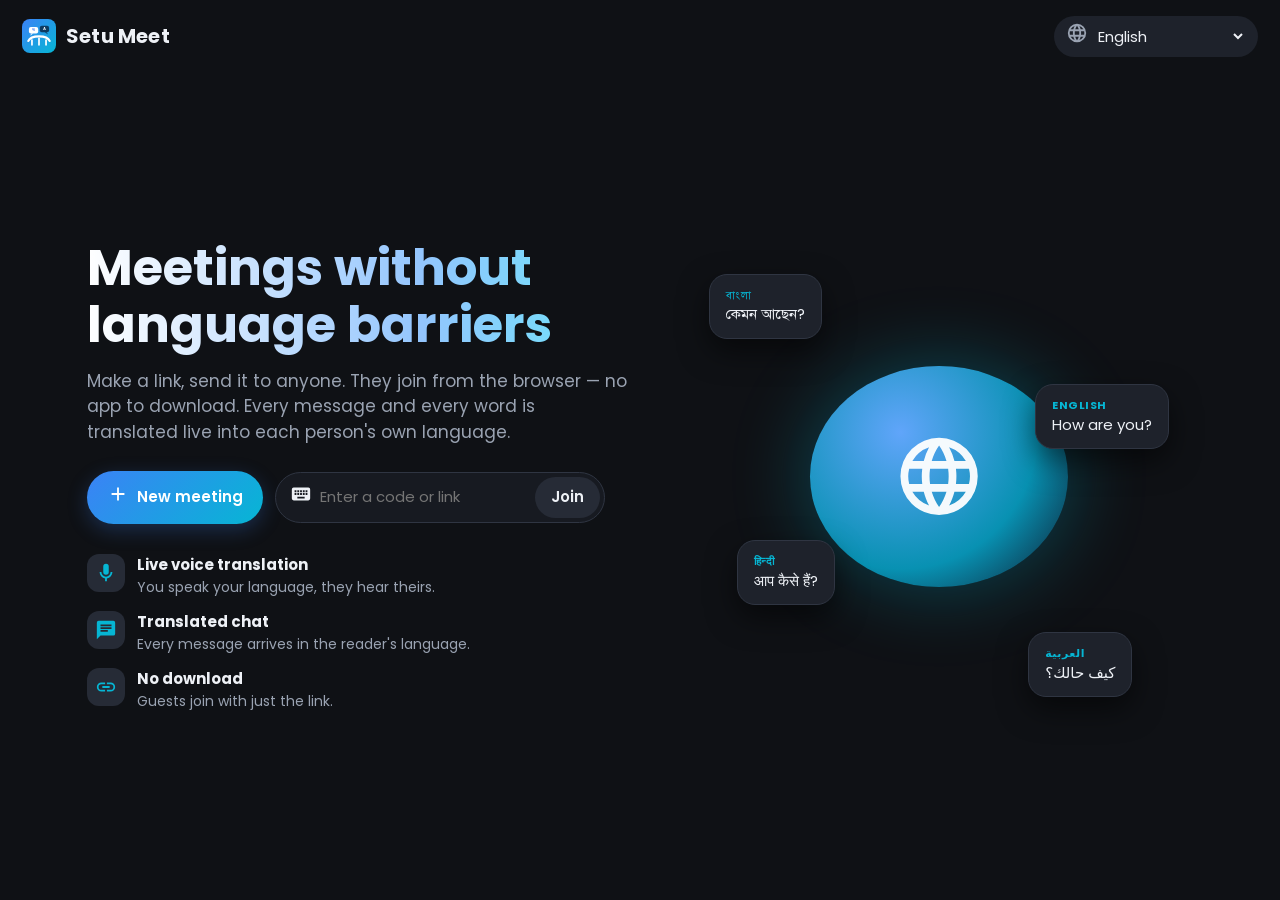
==== m.html @ 26856eeb "Add files via upload" ====
<!DOCTYPE html>
<html lang="en">
<head>
<meta charset="utf-8">
<meta name="viewport" content="width=device-width,initial-scale=1,viewport-fit=cover,interactive-widget=resizes-content">
<title>Setu Meet</title>
<meta name="theme-color" content="#0f1115">
<link rel="manifest" href="manifest.json">
<link rel="icon" href="icon.svg">
<link rel="apple-touch-icon" href="icon-192.png">
<link rel="stylesheet" href="style.css">
</head>
<body>

<!-- ধাপ ১: ভাষা বাছাই (বাধ্যতামূলক) -->
<div class="join" id="stepLang">
  <div class="logo"><img src="icon.svg" alt="">Setu Meet</div>
  <div class="panel">
    <h2 id="langTitle"></h2>
    <p class="why" data-i18n="langWhy"></p>
    <p class="why2" id="langWhyEn"></p>
    <div class="req" id="reqI"><span data-i18n="langRequired"></span></div>
    <input class="field" id="langSearch" data-i18n-ph="search" autocomplete="off">
    <div class="lang-grid" id="langGrid"></div>
    <button class="btn pri" id="langNext" disabled style="width:100%" data-i18n="next"></button>
  </div>
</div>

<!-- ধাপ ২: নাম + চ্যাট/কল -->
<div class="join hidden" id="stepSetup">
  <div class="logo"><img src="icon.svg" alt="">Setu Meet</div>
  <div class="panel">
    <div class="setup">
      <div>
        <div class="preview" id="preview">
          <video id="pvVideo" autoplay playsinline muted></video>
          <div class="av" id="pvAv">?</div>
          <div class="pv-ctl">
            <button class="cb" id="pvMic"></button>
            <button class="cb" id="pvCam"></button>
          </div>
        </div>
        <button class="linkbtn" id="changeLang"></button>
      </div>
      <div>
        <div class="label" data-i18n="yourName"></div>
        <input class="field" id="name" data-i18n-ph="namePh" maxlength="40" autocomplete="name">
        <div class="label" data-i18n="voice"></div>
        <div class="seg" id="genderSeg">
          <button data-g="f" data-i18n="female"></button>
          <button data-g="m" data-i18n="male"></button>
        </div>
        <div class="label" data-i18n="howJoin"></div>
        <div class="modes">
          <button class="mode" id="goCall"><div class="mi" id="callI"></div><div><b data-i18n="callOpt"></b><span data-i18n="callDesc"></span></div></button>
          <button class="mode" id="goChat"><div class="mi" id="chatI"></div><div><b data-i18n="chatOpt"></b><span data-i18n="chatDesc"></span></div></button>
        </div>
      </div>
    </div>
  </div>
</div>

<!-- ধাপ ৩: মিটিং রুম -->
<div class="room chatmode hidden" id="room">
  <div class="chathead">
    <img src="icon.svg" alt="" style="width:32px;height:32px">
    <div class="grow"><b>Setu Meet</b><span id="chCount"></span></div>
    <button class="cb flat" id="chLink" data-i18n-title="copy"></button>
    <button class="cb flat" id="chPeople" data-i18n-title="people"></button>
    <button class="cb flat" id="chMore" data-i18n-title="more"></button>
    <button class="btn pri" id="chCall" style="padding:9px 14px"><span id="chCallI"></span><span class="hide-m" data-i18n="joinCall"></span></button>
    <button class="cb end" id="chLeave" data-i18n-title="leaveCall" style="width:46px;height:42px"></button>
  </div>
  <div class="room-main">
    <div class="stage" id="stage">
      <div class="grid" id="grid"></div>
      <div class="alone hidden" id="alone"><span data-i18n="alone"></span><button class="btn ghost" id="aloneCopy" style="padding:7px 12px"><span data-i18n="copy"></span></button></div>
      <div class="captions" id="caps"></div>
      <div class="react-layer" id="reactLayer"></div>
    </div>
    <div class="side hidden" id="side">
      <div class="side-h"><span id="sideTitle"></span><button class="cb flat" id="sideClose"></button></div>
      <div class="side-b" id="sideBody">
        <div class="msgs" id="msgs"><div class="empty" id="emptyChat" data-i18n="emptyChat"></div></div>
        <div class="plist hidden" id="plist"></div>
      </div>
      <div class="compose" id="compose">
        <button class="cb" id="dictate" data-i18n-title="voiceType"></button>
        <textarea id="msgIn" rows="1" data-i18n-ph="typeMsg"></textarea>
        <button class="cb sendb" id="sendBtn" data-i18n-title="send"></button>
      </div>
    </div>
  </div>
  <div class="bar callbar">
    <div class="left"><span id="clock"></span><span>|</span><span class="code" id="codeTxt"></span><span id="recBadge"></span></div>
    <div class="mid">
      <button class="cb" id="bMic" data-i18n-title="mic"></button>
      <button class="cb" id="bCam" data-i18n-title="cam"></button>
      <button class="cb hide-m" id="bCC" data-i18n-title="captions"></button>
      <button class="cb" id="bReact" data-i18n-title="reactions"></button>
      <button class="cb hide-m" id="bScreen" data-i18n-title="screen"></button>
      <button class="cb hide-m" id="bHand" data-i18n-title="hand"></button>
      <button class="cb show-m" id="bChatM" data-i18n-title="chat"></button>
      <button class="cb" id="bMore" data-i18n-title="more"></button>
      <button class="cb end" id="bLeave" data-i18n-title="leaveCall"></button>
    </div>
    <div class="right">
      <button class="cb flat" id="bPeople" data-i18n-title="people"></button>
      <button class="cb flat" id="bChat" data-i18n-title="chat"></button>
    </div>
  </div>
  <div class="pop reacts hidden" id="reactPop"></div>
  <div class="pop menu hidden" id="morePop"></div>
</div>

<!-- ভাষা বদলানোর মডাল -->
<div class="modal-bg hidden" id="langModal">
  <div class="modal" style="max-width:620px">
    <h3 data-i18n="changeLang"></h3>
    <input class="field" id="langSearch2" data-i18n-ph="search" autocomplete="off" style="margin-top:10px">
    <div class="lang-grid" id="langGrid2"></div>
    <div class="row"><button class="btn ghost" id="langModalClose" data-i18n="close"></button></div>
  </div>
</div>

<!-- অনুমতির অপেক্ষা -->
<div class="ended hidden" id="waitScr">
  <div>
    <div class="spin"></div>
    <h2 data-i18n="waiting"></h2>
    <p style="color:var(--mut);margin:-8px 0 18px" data-i18n="waitingSub"></p>
    <div class="row"><button class="btn ghost" id="waitCancel" data-i18n="cancel"></button></div>
  </div>
</div>

<!-- কেউ ঢুকতে চাইলে হোস্টের কাছে কার্ড -->
<div id="knocks"></div>

<!-- বের হওয়ার পর -->
<div class="ended hidden" id="ended">
  <div>
    <h2 id="endedTxt" data-i18n="ended"></h2>
    <div class="row">
      <button class="btn pri" id="rejoin" data-i18n="rejoin"></button>
      <a class="btn ghost" href="index.html" data-i18n="home"></a>
    </div>
  </div>
</div>

<script src="config.js"></script>
<script src="peerjs.min.js"></script>
<script src="net.js"></script>
<script src="langs.js"></script>
<script src="common.js"></script>
<script src="meet.js"></script>
</body>
</html>
---- style.css ----
/* ফন্ট: বাংলা = SolaimanLipi, ইংরেজি = Poppins */
@font-face{font-family:"SetuBangla";src:url(solaimanlipi.woff2) format("woff2"),url(solaimanlipi.woff) format("woff");font-weight:100 900;font-display:swap;unicode-range:U+0980-09FF,U+200C-200D,U+25CC,U+0964-0965}
@font-face{font-family:"Poppins";src:url(poppins-latin-400-normal.woff2) format("woff2");font-weight:400;font-display:swap}
@font-face{font-family:"Poppins";src:url(poppins-latin-600-normal.woff2) format("woff2");font-weight:500 600;font-display:swap}
@font-face{font-family:"Poppins";src:url(poppins-latin-700-normal.woff2) format("woff2");font-weight:700 900;font-display:swap}
:root{
  --bg:#0f1115;--bg2:#171a21;--card:#1e222b;--card2:#262b36;--line:#2f3542;
  --tx:#eef1f6;--mut:#9aa3b2;--acc:#3b82f6;--acc2:#06b6d4;--red:#ea4335;--green:#22c55e;--yel:#f5b400;
  --grad:linear-gradient(135deg,#3b82f6,#06b6d4);
  --r:16px;
}
*{box-sizing:border-box;margin:0;padding:0;-webkit-tap-highlight-color:transparent}
html,body{height:100%}
body{background:var(--bg);color:var(--tx);font-family:"SetuBangla","Poppins","Segoe UI",Roboto,"Noto Sans",system-ui,sans-serif;font-size:15px;line-height:1.5;overflow-x:hidden}
button{font:inherit;color:inherit;border:0;background:none;cursor:pointer}
input{font:inherit;color:var(--tx)}
.ic{width:22px;height:22px;fill:currentColor;flex:none}
.hidden{display:none!important}
.logo{display:flex;align-items:center;gap:10px;font-weight:700;font-size:20px;letter-spacing:.2px}
.logo img{width:34px;height:34px}
.btn{display:inline-flex;align-items:center;justify-content:center;gap:8px;padding:12px 20px;border-radius:999px;font-weight:600;transition:.15s}
.btn.pri{background:var(--grad);color:#fff;box-shadow:0 6px 20px #3b82f640}
.btn.pri:active{transform:scale(.97)}
.btn.ghost{background:var(--card2);color:var(--tx)}
.btn.ghost:hover{background:#30364300;outline:1px solid var(--line)}
.btn:disabled{opacity:.5;pointer-events:none}
.field{width:100%;padding:13px 16px;border-radius:12px;border:1px solid var(--line);background:var(--bg2);outline:none}
.field:focus{border-color:var(--acc)}

/* ---------- Home ---------- */
.home{min-height:100%;display:flex;flex-direction:column}
.topbar{display:flex;align-items:center;justify-content:space-between;padding:16px 22px}
.lang-pick{display:flex;align-items:center;gap:6px;color:var(--mut);background:var(--card);border-radius:999px;padding:6px 12px}
.lang-pick select{background:none;border:0;color:var(--tx);font:inherit;outline:none}
.lang-pick select option{background:var(--card)}
.hero{flex:1;display:grid;grid-template-columns:1.1fr 1fr;gap:40px;align-items:center;max-width:1150px;margin:0 auto;padding:30px 22px 50px;width:100%}
.hero h1{font-size:clamp(30px,4.6vw,50px);line-height:1.15;margin-bottom:14px;background:linear-gradient(90deg,#fff,#93c5fd 60%,#67e8f9);-webkit-background-clip:text;background-clip:text;color:transparent}
.hero p.sub{color:var(--mut);font-size:17px;max-width:540px;margin-bottom:26px}
.actions{display:flex;gap:12px;flex-wrap:wrap;align-items:center}
.code-box{display:flex;align-items:center;gap:8px;background:var(--bg2);border:1px solid var(--line);border-radius:999px;padding:4px 4px 4px 14px;flex:1;min-width:230px;max-width:330px}
.code-box input{flex:1;background:none;border:0;outline:none;padding:8px 0;min-width:0}
.code-box .btn{padding:9px 16px}
.feats{display:grid;gap:12px;margin-top:30px}
.feat{display:flex;gap:12px;align-items:flex-start}
.feat .dot{width:38px;height:38px;border-radius:12px;background:var(--card2);display:grid;place-items:center;color:var(--acc2);flex:none}
.feat b{display:block}.feat span{color:var(--mut);font-size:14px}
.art{position:relative;aspect-ratio:1/1;max-width:460px;width:100%;justify-self:center}
.art .bub{position:absolute;padding:12px 16px;border-radius:18px;background:var(--card);border:1px solid var(--line);box-shadow:0 12px 30px #0008;font-size:15px;animation:float 6s ease-in-out infinite}
.art .bub small{display:block;color:var(--acc2);font-size:11px;font-weight:700;letter-spacing:.5px;text-transform:uppercase}
.art .b1{top:6%;left:0}.art .b2{top:30%;right:0;animation-delay:-2s}.art .b3{bottom:22%;left:6%;animation-delay:-4s}.art .b4{bottom:2%;right:8%;animation-delay:-1s}
.art .core{position:absolute;inset:26% 22%;border-radius:50%;background:radial-gradient(circle at 35% 30%,#60a5fa,#0891b2 60%,#0f172a);display:grid;place-items:center;box-shadow:0 0 80px #06b6d455}
.art .core .ic{width:42%;height:42%;fill:#fff;opacity:.95}
@keyframes float{50%{transform:translateY(-12px)}}

.modal-bg{position:fixed;inset:0;background:#000a;display:grid;place-items:center;z-index:50;padding:18px;animation:fade .2s}
.modal{background:var(--card);border-radius:22px;padding:24px;width:100%;max-width:430px;border:1px solid var(--line)}
.modal h3{font-size:20px;margin-bottom:6px}
.modal p{color:var(--mut);font-size:14px;margin-bottom:16px}
.link-row{display:flex;align-items:center;gap:8px;background:var(--bg2);border-radius:12px;padding:10px 12px;margin-bottom:16px;word-break:break-all;font-size:14px}
.modal .row{display:flex;gap:10px;flex-wrap:wrap}
.modal .row .btn{flex:1}
@keyframes fade{from{opacity:0}}

/* ---------- Join (language + setup) ---------- */
.join{min-height:100%;display:flex;flex-direction:column;align-items:center;padding:20px 16px 40px}
.join .logo{margin:6px 0 18px}
.panel{width:100%;max-width:760px;background:var(--card);border:1px solid var(--line);border-radius:24px;padding:24px}
.panel h2{font-size:24px;margin-bottom:6px}
.panel .why{color:var(--mut);margin-bottom:6px}
.panel .why2{color:var(--mut);font-size:13px;margin-bottom:14px;opacity:.8}
.req{display:inline-flex;align-items:center;gap:6px;background:#f5b40018;color:var(--yel);padding:5px 12px;border-radius:999px;font-size:13px;font-weight:600;margin-bottom:14px}
.lang-grid{display:grid;grid-template-columns:repeat(auto-fill,minmax(130px,1fr));gap:10px;max-height:46vh;overflow:auto;margin:14px 0 18px;padding:2px}
.lang-card{background:var(--bg2);border:1.5px solid var(--line);border-radius:14px;padding:12px;text-align:start;transition:.12s}
.lang-card b{display:block;font-size:16px}
.lang-card span{color:var(--mut);font-size:12px}
.lang-card:hover{border-color:#4b5567}
.lang-card.sel{border-color:var(--acc);background:#3b82f61a;box-shadow:0 0 0 3px #3b82f630}
.setup{display:grid;grid-template-columns:1fr 1fr;gap:22px}
.preview{position:relative;background:#000;border-radius:18px;aspect-ratio:4/3;overflow:hidden;display:grid;place-items:center}
.preview video{width:100%;height:100%;object-fit:cover;transform:scaleX(-1)}
.preview .av{position:absolute}
.preview .pv-ctl{position:absolute;bottom:12px;left:0;right:0;display:flex;justify-content:center;gap:12px}
.label{font-size:13px;color:var(--mut);margin:12px 0 6px;font-weight:600}
.seg{display:flex;background:var(--bg2);border-radius:12px;padding:4px;gap:4px}
.seg button{flex:1;padding:9px;border-radius:9px;color:var(--mut);font-weight:600}
.seg button.on{background:var(--card2);color:var(--tx)}
.modes{display:grid;gap:12px;margin-top:8px}
.mode{display:flex;gap:14px;align-items:center;text-align:start;background:var(--bg2);border:1.5px solid var(--line);border-radius:16px;padding:14px;transition:.12s}
.mode:hover{border-color:var(--acc)}
.mode .mi{width:48px;height:48px;border-radius:14px;display:grid;place-items:center;background:var(--grad);flex:none}
.mode .mi .ic{fill:#fff}
.mode b{display:block;font-size:17px}.mode span{color:var(--mut);font-size:13px}
.linkbtn{color:var(--acc2);font-weight:600;display:inline-flex;align-items:center;gap:6px;margin-top:14px;font-size:14px}

/* ---------- Room ---------- */
.room{position:fixed;inset:0;display:flex;flex-direction:column;background:#0b0d11}
.room-main{flex:1;display:flex;min-height:0;position:relative}
.stage{flex:1;position:relative;min-width:0;display:flex;flex-direction:column}
.grid{flex:1;display:grid;gap:10px;padding:12px;grid-template-columns:repeat(var(--cols,1),1fr);grid-auto-rows:1fr;min-height:0}
.tile{position:relative;background:#1b1f27;border-radius:16px;overflow:hidden;display:grid;place-items:center;min-height:0;transition:box-shadow .15s}
.tile video{position:absolute;inset:0;width:100%;height:100%;object-fit:cover;background:#000}
.tile.me video{transform:scaleX(-1)}
.tile.me.sharing video,.tile.screen video{transform:none;object-fit:contain}
.tile.nocam video{opacity:0}
.av{width:min(96px,30%);aspect-ratio:1;border-radius:50%;display:grid;place-items:center;font-size:clamp(22px,4vw,40px);font-weight:700;color:#fff;background:var(--grad);z-index:1}
.tile:not(.nocam) .av{display:none}
.tile .nm{position:absolute;left:10px;bottom:10px;z-index:2;background:#000a;padding:4px 10px;border-radius:999px;font-size:13px;display:flex;align-items:center;gap:6px;max-width:calc(100% - 20px)}
.tile .nm .t{overflow:hidden;text-overflow:ellipsis;white-space:nowrap}
.tile .nm .lg{color:var(--acc2);font-size:11px;font-weight:700}
.tile .badges{position:absolute;right:10px;top:10px;z-index:2;display:flex;gap:6px}
.tile .badges i{width:30px;height:30px;border-radius:50%;background:#000a;display:grid;place-items:center}
.tile .badges i .ic{width:18px;height:18px}
.tile .badges .hnd{background:var(--yel);color:#000}
.tile.speaking{box-shadow:0 0 0 3px var(--acc2)}
.tile .trn{position:absolute;left:10px;top:10px;z-index:2;font-size:11px;background:#06b6d4cc;color:#001;padding:3px 8px;border-radius:999px;font-weight:700;display:none}
.tile.tts .trn{display:block}
.alone{position:absolute;top:16px;left:50%;transform:translateX(-50%);background:var(--card);border:1px solid var(--line);padding:10px 14px;border-radius:14px;display:flex;align-items:center;gap:10px;z-index:5;font-size:14px;max-width:92%}
.captions{position:absolute;left:50%;transform:translateX(-50%);bottom:8px;width:min(860px,94%);display:flex;flex-direction:column;gap:6px;z-index:6;pointer-events:none}
.cap{background:#000c;padding:8px 14px;border-radius:12px;font-size:17px;line-height:1.4;animation:fade .2s}
.cap b{color:var(--acc2);font-size:13px;display:block}
.cap.interim .tx{opacity:.75}
.cap .og{display:block;font-size:12px;color:var(--mut)}
.react-layer{position:absolute;inset:0;pointer-events:none;overflow:hidden;z-index:7}
.fly{position:absolute;bottom:60px;font-size:40px;animation:fly 3s ease-out forwards;text-align:center}
.fly small{display:block;font-size:11px;background:#000a;border-radius:8px;padding:1px 6px;color:#fff}
@keyframes fly{0%{transform:translateY(0) scale(.6);opacity:0}10%{opacity:1;transform:translateY(-20px) scale(1.1)}100%{transform:translateY(-60vh) scale(1);opacity:0}}

.bar{display:flex;align-items:center;justify-content:space-between;padding:10px 16px 14px;gap:10px;background:#0b0d11}
.bar .left{display:flex;align-items:center;gap:10px;min-width:0;font-size:14px;color:var(--mut)}
.bar .left .code{color:var(--tx);font-weight:600}
.bar .mid{display:flex;gap:10px;align-items:center;justify-content:center;flex-wrap:nowrap}
.bar .right{display:flex;gap:6px}
.cb{width:48px;height:48px;border-radius:50%;background:#2a2f3a;display:grid;place-items:center;transition:.12s;position:relative}
.cb:hover{background:#353b48}
.cb.off{background:var(--red)}
.cb.on{background:#8ab4f8;color:#06213f}
.cb.end{width:64px;border-radius:999px;background:var(--red)}
.cb.flat{background:none;width:44px;height:44px}
.cb.flat.on{background:#8ab4f833;color:#8ab4f8}
.cb .cnt{position:absolute;top:2px;right:2px;background:var(--acc);color:#fff;font-size:10px;min-width:17px;height:17px;border-radius:9px;display:grid;place-items:center;padding:0 4px;font-weight:700}
.recdot{display:inline-flex;align-items:center;gap:6px;color:#fff;background:var(--red);padding:4px 10px;border-radius:999px;font-size:12px;font-weight:700}
.recdot::before{content:"";width:8px;height:8px;border-radius:50%;background:#fff;animation:blink 1s infinite}
@keyframes blink{50%{opacity:.2}}

.pop{position:absolute;bottom:76px;background:var(--card);border:1px solid var(--line);border-radius:18px;padding:8px;z-index:20;box-shadow:0 12px 40px #000a;animation:fade .15s}
.pop.reacts{display:flex;gap:4px;left:50%;transform:translateX(-50%)}
.pop.reacts button{font-size:28px;width:50px;height:50px;border-radius:12px}
.pop.reacts button:hover{background:var(--card2);transform:scale(1.15)}
.pop.menu{right:12px;min-width:270px}
.pop.menu button{display:flex;align-items:center;gap:12px;width:100%;padding:11px 12px;border-radius:10px;text-align:start;font-size:14px}
.pop.menu button:hover{background:var(--card2)}
.pop.menu button .chk{margin-inline-start:auto;width:36px;height:20px;border-radius:10px;background:#3a4150;position:relative;flex:none}
.pop.menu button .chk::after{content:"";position:absolute;top:2px;left:2px;width:16px;height:16px;border-radius:50%;background:#cbd2dd;transition:.15s}
.pop.menu button.on .chk{background:var(--acc)}
.pop.menu button.on .chk::after{left:18px;background:#fff}

.side{width:360px;background:var(--card);margin:12px 12px 0 0;border-radius:18px;display:flex;flex-direction:column;min-height:0;border:1px solid var(--line)}
.side-h{display:flex;align-items:center;justify-content:space-between;padding:14px 16px;font-weight:700;font-size:17px}
.side-b{flex:1;overflow:auto;padding:4px 14px 14px;min-height:0}
.msgs{display:flex;flex-direction:column;gap:10px}
.msg{max-width:86%;align-self:flex-start}
.msg.mine{align-self:flex-end}
.msg .who{font-size:12px;color:var(--mut);margin:0 6px 2px;display:flex;gap:6px;align-items:center}
.msg .who .tm{opacity:.7}
.msg .bub{background:var(--card2);padding:9px 13px;border-radius:16px 16px 16px 4px;white-space:pre-wrap;word-wrap:break-word}
.msg.mine .bub{background:linear-gradient(135deg,#2563eb,#0891b2);border-radius:16px 16px 4px 16px;color:#fff}
.msg .bub .og{display:block;font-size:12px;opacity:.7;border-top:1px solid #ffffff22;margin-top:6px;padding-top:4px}
.msg .meta{font-size:11px;color:var(--mut);margin:2px 8px;display:flex;gap:8px}
.msg .meta button{color:var(--acc2);font-size:11px;font-weight:600}
.msg.voice .bub{background:#06b6d414;border:1px dashed #06b6d455}
.sys{align-self:center;font-size:12px;color:var(--mut);background:var(--bg2);padding:4px 12px;border-radius:999px}
.empty{color:var(--mut);text-align:center;padding:30px 10px;font-size:14px}
.compose{display:flex;gap:8px;padding:10px 12px 12px;border-top:1px solid var(--line);align-items:flex-end}
.compose textarea{flex:1;font-family:inherit;resize:none;background:var(--bg2);border:1px solid var(--line);border-radius:20px;padding:10px 14px;color:var(--tx);font:inherit;outline:none;max-height:120px}
.compose textarea:focus{border-color:var(--acc)}
.compose .cb{width:42px;height:42px;flex:none}
.compose .cb.sendb{background:var(--grad);color:#fff}
.compose .cb.listening{background:var(--red);animation:pulse 1.2s infinite}
@keyframes pulse{50%{box-shadow:0 0 0 8px #ea433533}}
.plist{display:flex;flex-direction:column;gap:4px}
.pr{display:flex;align-items:center;gap:10px;padding:8px;border-radius:12px}
.pr:hover{background:var(--bg2)}
.pr .av{width:38px;font-size:15px}
.pr .inf{flex:1;min-width:0}
.pr .inf b{display:block;font-size:14px;overflow:hidden;text-overflow:ellipsis;white-space:nowrap}
.pr .inf span{font-size:12px;color:var(--mut)}
.pr .st{display:flex;gap:4px;color:var(--mut)}
.pr .st .ic{width:18px;height:18px}
.pr .st .yl{color:var(--yel)}
.tag{font-size:10px;background:var(--acc);color:#fff;padding:1px 6px;border-radius:6px;margin-inline-start:6px;font-weight:700}

/* chat-only mode */
.room.chatmode .stage{display:none}
.room.chatmode .side{width:auto;flex:1;margin:0;border-radius:0;border:0;max-width:820px;margin:0 auto}
.room.chatmode .bar.callbar{display:none}
.chathead{display:none}
.room.chatmode .chathead{display:flex;align-items:center;gap:10px;padding:12px 16px;border-bottom:1px solid var(--line);background:var(--card)}
.chathead .grow{flex:1;min-width:0}
.chathead .grow b,.chathead .grow span{display:block;white-space:nowrap;overflow:hidden;text-overflow:ellipsis}
.chathead .grow span{font-size:12px;color:var(--mut)}
.room.chatmode .side-h{display:none}

.ended{position:fixed;inset:0;display:grid;place-items:center;text-align:center;padding:20px}
.ended h2{margin-bottom:18px}
.ended .row{display:flex;gap:10px;justify-content:center;flex-wrap:wrap}

/* host */
.hostbox{background:var(--bg2);border:1px solid var(--line);border-radius:14px;padding:10px;margin-bottom:12px}
.hostbox h4{display:flex;align-items:center;gap:8px;font-size:14px;margin:2px 4px 8px;color:var(--acc2)}
.hostbox .tg{display:flex;align-items:center;gap:10px;width:100%;padding:9px 6px;border-radius:10px;text-align:start}
.hostbox .tg:hover{background:var(--card2)}
.hostbox .tg b{display:block;font-size:14px}.hostbox .tg small{color:var(--mut);font-size:12px;display:block}
.hostbox .tg .chk{margin-inline-start:auto;width:36px;height:20px;border-radius:10px;background:#3a4150;position:relative;flex:none}
.hostbox .tg .chk::after{content:"";position:absolute;top:2px;left:2px;width:16px;height:16px;border-radius:50%;background:#cbd2dd;transition:.15s}
.hostbox .tg.on .chk{background:var(--acc)}
.hostbox .tg.on .chk::after{left:18px;background:#fff}
.hostbox .hb{display:flex;gap:8px;flex-wrap:wrap;margin-top:6px}
.hostbox .hb .btn{flex:1;padding:9px 12px;font-size:13px}
.sumline{font-size:13px;color:var(--mut);margin:0 6px 10px}
.wl{margin-bottom:12px}
.wl h5{font-size:13px;color:var(--yel);margin:0 6px 6px}
.wr{display:flex;align-items:center;gap:8px;padding:8px;background:#f5b40012;border-radius:12px;margin-bottom:6px}
.wr .inf{flex:1;min-width:0}.wr .inf b{display:block;font-size:14px}.wr .inf span{font-size:12px;color:var(--mut)}
.mini{padding:6px 12px;border-radius:999px;font-size:12px;font-weight:700;background:var(--card2)}
.mini.ok{background:var(--green);color:#03220f}
.pr .hc{display:flex;gap:2px}
.pr .hc button{width:32px;height:32px;border-radius:50%;display:grid;place-items:center;color:var(--mut)}
.pr .hc button:hover{background:var(--card2);color:var(--tx)}
.pr .hc button.danger:hover{color:var(--red)}
.pr .hc .ic{width:18px;height:18px}
.cb.locked{opacity:.55}
#knocks{position:fixed;left:16px;bottom:90px;z-index:60;display:flex;flex-direction:column;gap:8px;max-width:calc(100% - 32px)}
.knock{background:var(--card);border:1px solid var(--yel);border-radius:16px;padding:12px 14px;box-shadow:0 10px 30px #000a;display:flex;align-items:center;gap:10px;animation:fade .2s;width:330px;max-width:100%}
.knock .inf{flex:1;min-width:0;font-size:14px}.knock .inf span{display:block;font-size:12px;color:var(--mut)}
.spin{width:46px;height:46px;border-radius:50%;border:4px solid var(--card2);border-top-color:var(--acc2);margin:0 auto 18px;animation:rot 1s linear infinite}
@keyframes rot{to{transform:rotate(360deg)}}

#toasts{position:fixed;left:50%;transform:translateX(-50%);top:14px;z-index:100;display:flex;flex-direction:column;gap:8px;align-items:center;pointer-events:none;width:92%}
.toast{background:#e8eaed;color:#202124;padding:10px 16px;border-radius:12px;font-size:14px;box-shadow:0 6px 20px #0007;animation:fade .2s;transition:.4s;max-width:480px;text-align:center}
.toast.out{opacity:0;transform:translateY(-10px)}

@media (max-width:860px){
  .hero{grid-template-columns:1fr;gap:10px;padding-top:10px}
  .art{max-width:330px;order:-1}
  .setup{grid-template-columns:1fr}
  .preview{aspect-ratio:16/10}
  .side{position:absolute;inset:0;width:auto;margin:0;border-radius:0;z-index:30;border:0}
  .bar{padding:8px 8px 12px}
  .bar .left{display:none}
  .bar .right{display:none}
  .bar{justify-content:center}
  .bar .mid{gap:7px}
  .cb{width:44px;height:44px}
  .cb.end{width:56px}
  .hide-m{display:none!important}
  .panel{padding:18px}
  .chathead>img{display:none}
  .room.chatmode .chathead{padding:10px 10px;gap:6px}
  .grid{padding:8px;gap:8px}
  .cap{font-size:15px}
}
@media (min-width:861px){ .show-m{display:none!important} }
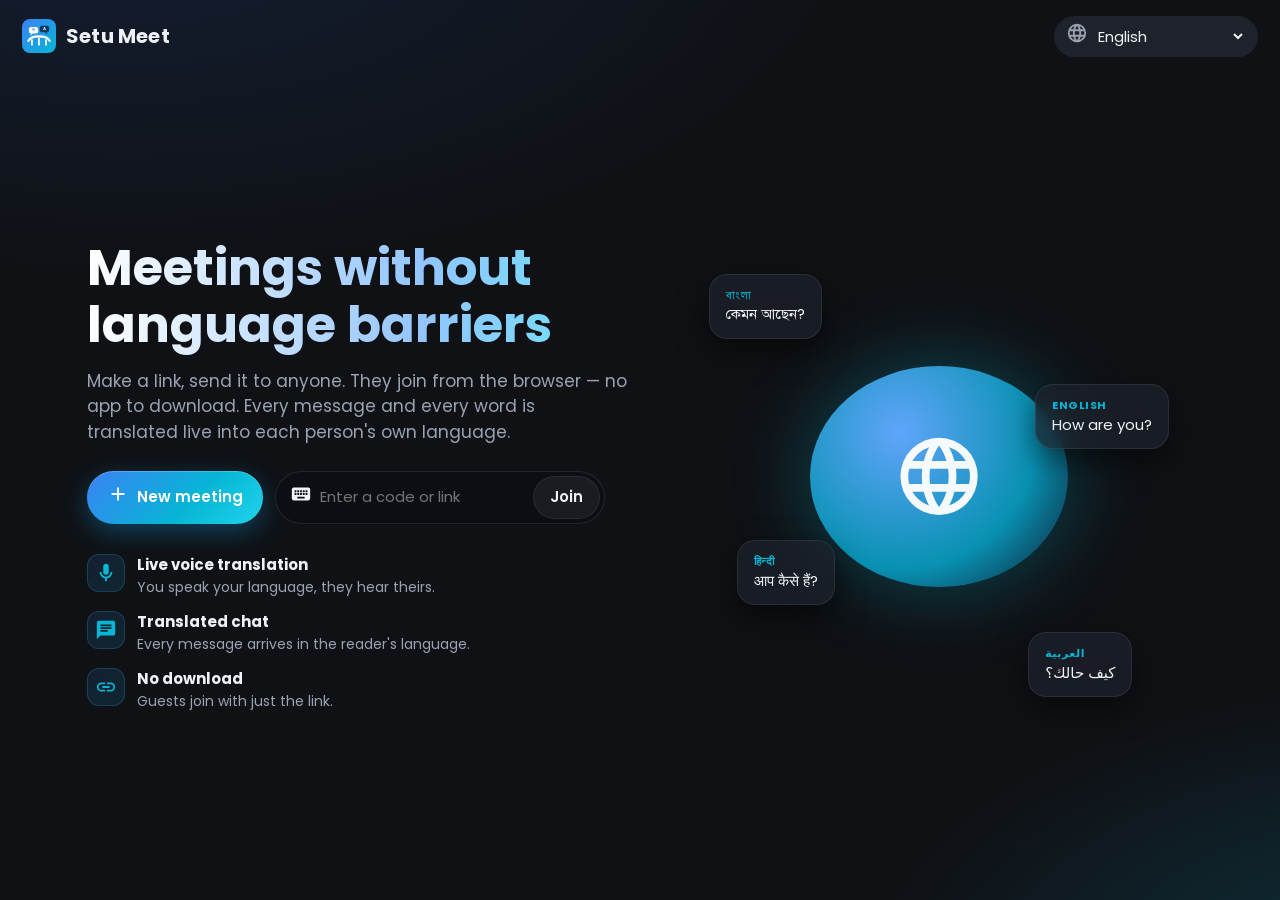
==== commit 0471bac7: "Add files via upload" ====
--- a/m.html
+++ b/m.html
@@ -148,7 +148,7 @@
 </div>
 
 <script src="config.js"></script>
-<script src="peerjs.min.js"></script>
+<script src="mqtt.min.js"></script>
 <script src="net.js"></script>
 <script src="langs.js"></script>
 <script src="common.js"></script>
--- a/style.css
+++ b/style.css
@@ -10,6 +10,13 @@
   --r:16px;
 }
 *{box-sizing:border-box;margin:0;padding:0;-webkit-tap-highlight-color:transparent}
+html{touch-action:manipulation}
+button{transition:transform .08s,background .15s,opacity .15s}
+button:active{transform:scale(.93)}
+.side{animation:slidein .18s ease-out}
+@keyframes slidein{from{transform:translateX(24px);opacity:0}}
+.modal{animation:pop .18s ease-out}
+@keyframes pop{from{transform:scale(.94);opacity:0}}
 html,body{height:100%}
 body{background:var(--bg);color:var(--tx);font-family:"SetuBangla","Poppins","Segoe UI",Roboto,"Noto Sans",system-ui,sans-serif;font-size:15px;line-height:1.5;overflow-x:hidden}
 button{font:inherit;color:inherit;border:0;background:none;cursor:pointer}
@@ -93,7 +100,7 @@
 .linkbtn{color:var(--acc2);font-weight:600;display:inline-flex;align-items:center;gap:6px;margin-top:14px;font-size:14px}
 
 /* ---------- Room ---------- */
-.room{position:fixed;inset:0;display:flex;flex-direction:column;background:#0b0d11}
+.room{position:fixed;inset:0;padding-top:env(safe-area-inset-top);padding-bottom:env(safe-area-inset-bottom);display:flex;flex-direction:column;background:#0b0d11}
 .room-main{flex:1;display:flex;min-height:0;position:relative}
 .stage{flex:1;position:relative;min-width:0;display:flex;flex-direction:column}
 .grid{flex:1;display:grid;gap:10px;padding:12px;grid-template-columns:repeat(var(--cols,1),1fr);grid-auto-rows:1fr;min-height:0}
@@ -142,8 +149,8 @@
 .recdot::before{content:"";width:8px;height:8px;border-radius:50%;background:#fff;animation:blink 1s infinite}
 @keyframes blink{50%{opacity:.2}}
 
-.pop{position:absolute;bottom:76px;background:var(--card);border:1px solid var(--line);border-radius:18px;padding:8px;z-index:20;box-shadow:0 12px 40px #000a;animation:fade .15s}
-.pop.reacts{display:flex;gap:4px;left:50%;transform:translateX(-50%)}
+.pop{position:absolute;bottom:76px;animation:pop .15s ease-out!important;background:var(--card);border:1px solid var(--line);border-radius:18px;padding:8px;z-index:40;box-shadow:0 12px 40px #000a;animation:fade .15s}
+.pop.reacts{animation:none!important;display:flex;gap:4px;left:50%;transform:translateX(-50%)}
 .pop.reacts button{font-size:28px;width:50px;height:50px;border-radius:12px}
 .pop.reacts button:hover{background:var(--card2);transform:scale(1.15)}
 .pop.menu{right:12px;min-width:270px}
@@ -255,8 +262,78 @@
   .hide-m{display:none!important}
   .panel{padding:18px}
   .chathead>img{display:none}
+  .chathead .grow b{font-size:15px}
+  .chathead .cb.flat{width:40px;height:40px}
+  .chathead #chCall{padding:9px 12px}
+  .side-h{padding:12px 12px 8px 16px}
+  .side-h .cb.flat{width:44px;height:44px;background:var(--card2)}
+  .pop.menu{left:10px;right:10px;min-width:0;max-height:70vh;overflow:auto}
+  .alone{top:10px}
+  .knock{width:100%}
+  #knocks{left:10px;right:10px;bottom:84px}
   .room.chatmode .chathead{padding:10px 10px;gap:6px}
   .grid{padding:8px;gap:8px}
   .cap{font-size:15px}
 }
 @media (min-width:861px){ .show-m{display:none!important} }
+/* অ্যাপ ছোট ভাসমান উইন্ডোতে (PiP) থাকলে শুধু ভিডিও */
+body.pip .bar,body.pip .chathead,body.pip .side,body.pip .captions,body.pip .alone,body.pip #knocks,body.pip .pop,body.pip #toasts{display:none!important}
+body.pip .grid{padding:2px;gap:2px}
+body.pip .tile .nm,body.pip .tile .badges{display:none}
+
+/* ================= নতুন সুন্দর ডিজাইন (v2.2) ================= */
+:root{--glass:rgba(30,34,43,.72);--glass2:rgba(255,255,255,.06);--ring:linear-gradient(135deg,#60a5fa,#22d3ee,#a78bfa)}
+body{background:radial-gradient(1200px 600px at 10% -10%,#1d3b6e55,transparent 60%),radial-gradient(900px 500px at 110% 110%,#0e749055,transparent 60%),var(--bg)}
+.btn.pri{background:linear-gradient(135deg,#3b82f6,#06b6d4 60%,#22d3ee);box-shadow:0 8px 26px #0ea5e955,inset 0 1px 0 #ffffff33}
+.btn.ghost{background:var(--glass2);border:1px solid #ffffff14;backdrop-filter:blur(8px)}
+.panel{background:linear-gradient(180deg,#232836ee,#1a1e27ee);border:1px solid #ffffff12;box-shadow:0 24px 60px #0008;backdrop-filter:blur(14px);position:relative}
+.panel::before{content:"";position:absolute;inset:0;border-radius:inherit;padding:1px;background:linear-gradient(135deg,#3b82f688,transparent 40%,transparent 60%,#06b6d488);-webkit-mask:linear-gradient(#000 0 0) content-box,linear-gradient(#000 0 0);-webkit-mask-composite:xor;mask-composite:exclude;pointer-events:none}
+.lang-card{background:#ffffff08;border:1px solid #ffffff12;transition:transform .12s,border-color .12s,background .12s}
+.lang-card:hover{transform:translateY(-2px);background:#ffffff0e}
+.lang-card.sel{background:linear-gradient(135deg,#3b82f633,#06b6d422);border-color:#38bdf8;box-shadow:0 0 0 3px #38bdf833,0 8px 20px #0ea5e933}
+.mode{background:#ffffff08;border:1px solid #ffffff14;transition:transform .12s,border-color .12s,box-shadow .12s}
+.mode:hover,.mode:active{border-color:#38bdf8;box-shadow:0 10px 28px #0ea5e933;transform:translateY(-2px)}
+.mode .mi{box-shadow:0 8px 20px #0ea5e955}
+.field{background:#0c0f15aa;border:1px solid #ffffff18}
+.field:focus{border-color:#38bdf8;box-shadow:0 0 0 3px #38bdf833}
+
+/* রুম */
+.room{background:radial-gradient(900px 500px at 50% -20%,#16325a55,transparent 70%),#0a0c10}
+.tile{background:linear-gradient(160deg,#1f2531,#141821);border:1px solid #ffffff10;box-shadow:0 10px 30px #0007;border-radius:20px}
+.tile.speaking{box-shadow:0 0 0 3px #22d3ee,0 0 28px #22d3ee66}
+.av{background:var(--ring);box-shadow:0 0 0 6px #ffffff0d,0 12px 30px #0ea5e955}
+.tile .nm{background:#0b0e14b3;backdrop-filter:blur(8px);border:1px solid #ffffff14}
+.tile .badges .hnd{background:linear-gradient(135deg,#fde047,#f59e0b);box-shadow:0 0 18px #f59e0b88;animation:wave 1.2s ease-in-out infinite}
+@keyframes wave{0%,100%{transform:rotate(0)}25%{transform:rotate(-14deg)}75%{transform:rotate(14deg)}}
+.bar{background:transparent}
+.bar .mid{background:var(--glass);border:1px solid #ffffff12;padding:8px 10px;border-radius:999px;backdrop-filter:blur(16px);box-shadow:0 12px 34px #000a}
+.cb{background:#ffffff12;border:1px solid #ffffff0d}
+.cb:hover{background:#ffffff1f}
+.cb.off{background:linear-gradient(135deg,#f43f5e,#dc2626);border-color:transparent;box-shadow:0 6px 16px #dc262666}
+.cb.on{background:linear-gradient(135deg,#93c5fd,#67e8f9);color:#06213f}
+.cb.end{background:linear-gradient(135deg,#f43f5e,#dc2626);box-shadow:0 6px 18px #dc262677}
+.cb.flat{background:none;border:0}
+.cb.flat.on{background:#38bdf826;color:#7dd3fc}
+.cb .cnt{background:linear-gradient(135deg,#3b82f6,#06b6d4);box-shadow:0 2px 8px #0008}
+.side{background:linear-gradient(180deg,#1e2330f2,#171b24f2);backdrop-filter:blur(16px);border:1px solid #ffffff12;box-shadow:-10px 0 40px #0006}
+.side-h{border-bottom:1px solid #ffffff0d}
+.msg .bub{background:#ffffff0f;border:1px solid #ffffff0d;box-shadow:0 4px 12px #0003}
+.msg.mine .bub{background:linear-gradient(135deg,#2563eb,#0891b2);border:0;box-shadow:0 6px 18px #0891b244}
+.sys{background:#ffffff0a;border:1px solid #ffffff0d}
+.compose{border-top:1px solid #ffffff0d;background:#0f121880}
+.compose textarea{background:#0b0e14;border:1px solid #ffffff14}
+.pop{background:linear-gradient(180deg,#232836f5,#1b1f28f5);backdrop-filter:blur(16px);border:1px solid #ffffff14;box-shadow:0 20px 50px #000c}
+.pop.menu button .ic{color:#7dd3fc}
+.cap{background:#0b0e14d9;backdrop-filter:blur(8px);border:1px solid #ffffff12;border-left:3px solid #22d3ee}
+.alone{background:var(--glass);backdrop-filter:blur(12px);border:1px solid #ffffff14;box-shadow:0 10px 30px #0008}
+.room.chatmode .chathead{background:linear-gradient(180deg,#1e2330,#191d26);border-bottom:1px solid #ffffff10;box-shadow:0 6px 20px #0005}
+.hostbox{background:linear-gradient(135deg,#0ea5e912,#6366f10f);border:1px solid #38bdf833}
+.knock{background:linear-gradient(135deg,#2a2412f2,#1e2330f2);backdrop-filter:blur(12px)}
+.toast{background:#1e2330f0;color:#eef1f6;border:1px solid #ffffff1a;backdrop-filter:blur(12px);box-shadow:0 10px 30px #000a}
+.fly{filter:drop-shadow(0 6px 14px #0008)}
+.modal{background:linear-gradient(180deg,#232836,#1b1f28);border:1px solid #ffffff14;box-shadow:0 30px 70px #000c}
+.feat .dot{background:linear-gradient(135deg,#3b82f622,#06b6d422);border:1px solid #38bdf833}
+.code-box{background:#0b0e14aa;border:1px solid #ffffff18}
+.art .bub{background:var(--glass);backdrop-filter:blur(10px);border:1px solid #ffffff14}
+.spin{border-top-color:#22d3ee;box-shadow:0 0 30px #22d3ee33}
+@media (max-width:860px){.bar .mid{padding:6px 8px;gap:6px}.bar{padding:6px 8px 10px}}
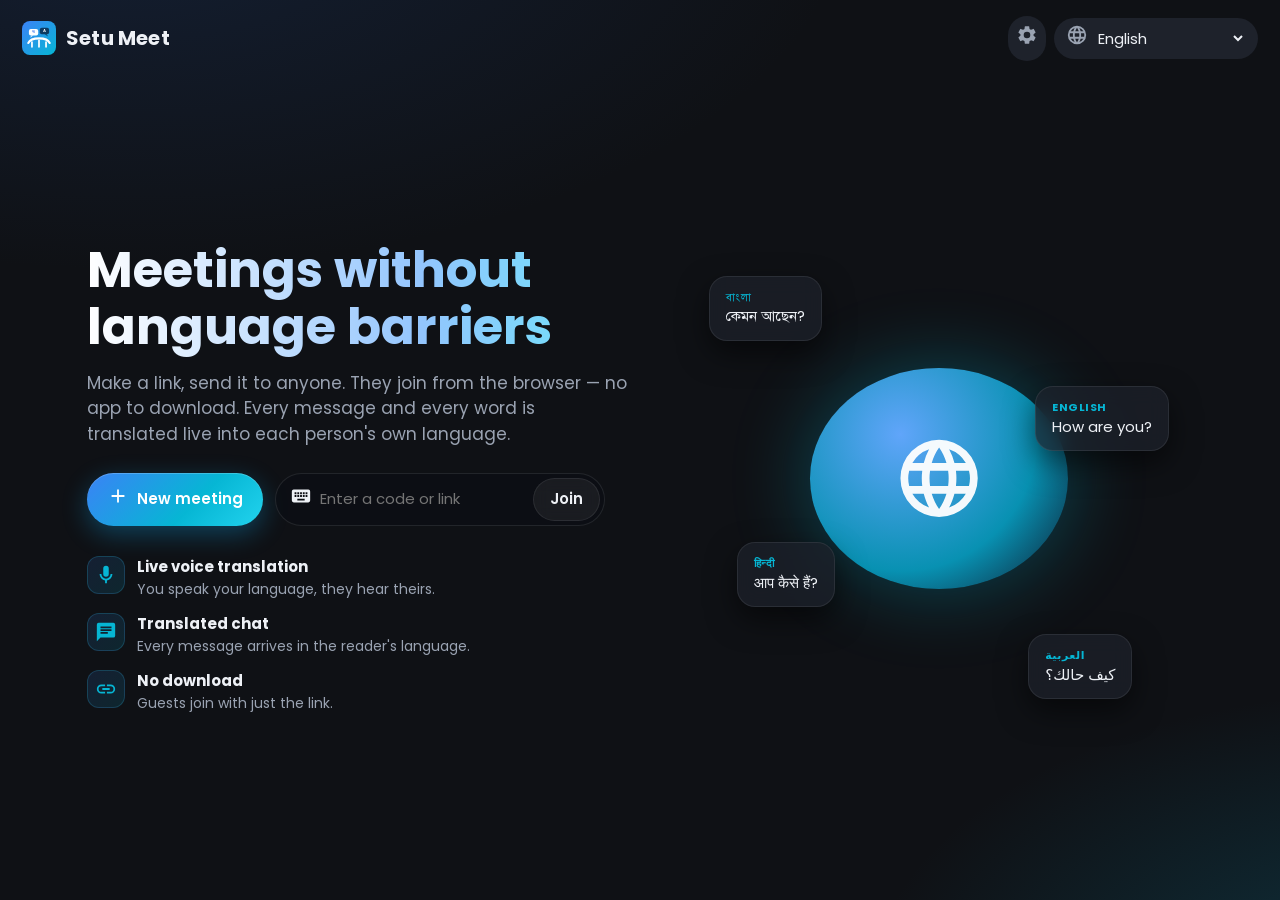
==== commit 4a708724: "Add files via upload" ====
--- a/m.html
+++ b/m.html
@@ -5,6 +5,7 @@
 <meta name="viewport" content="width=device-width,initial-scale=1,viewport-fit=cover,interactive-widget=resizes-content">
 <title>Setu Meet</title>
 <meta name="theme-color" content="#0f1115">
+<meta name="referrer" content="no-referrer">
 <link rel="manifest" href="manifest.json">
 <link rel="icon" href="icon.svg">
 <link rel="apple-touch-icon" href="icon-192.png">
@@ -40,7 +41,12 @@
             <button class="cb" id="pvCam"></button>
           </div>
         </div>
-        <button class="linkbtn" id="changeLang"></button>
+        <div style="display:flex;gap:16px;flex-wrap:wrap;align-items:center">
+          <button class="linkbtn" id="photoBtn"><span data-i18n="addPhoto"></span></button>
+          <button class="linkbtn" id="changeLang"></button>
+        </div>
+        <div id="gBtn" class="hidden" style="margin-top:12px"></div>
+        <button class="btn ghost hidden" id="gAppBtn" style="margin-top:12px;width:100%"><b style="color:#4285f4">G</b><span data-i18n="gSignIn"></span></button>
       </div>
       <div>
         <div class="label" data-i18n="yourName"></div>
@@ -74,6 +80,7 @@
   <div class="room-main">
     <div class="stage" id="stage">
       <div class="grid" id="grid"></div>
+      <div class="callhead" id="callHead"></div>
       <div class="alone hidden" id="alone"><span data-i18n="alone"></span><button class="btn ghost" id="aloneCopy" style="padding:7px 12px"><span data-i18n="copy"></span></button></div>
       <div class="captions" id="caps"></div>
       <div class="react-layer" id="reactLayer"></div>
@@ -123,6 +130,21 @@
   </div>
 </div>
 
+<!-- AI কথা-অনুবাদ সেটিং -->
+<div class="modal-bg hidden" id="aiModal">
+  <div class="modal">
+    <h3 data-i18n="aiTitle"></h3>
+    <p data-i18n="aiDesc"></p>
+    <a class="linkbtn" href="https://aistudio.google.com/apikey" target="_blank" rel="noopener" data-i18n="aiGetKey" style="margin:0 0 12px"></a>
+    <input class="field" id="aiKey" data-i18n-ph="aiKeyPh" autocomplete="off" spellcheck="false">
+    <div id="aiState" style="color:var(--green);font-size:13px;margin:8px 2px 0"></div>
+    <div class="row" style="margin-top:14px">
+      <button class="btn ghost" id="aiClose" data-i18n="close"></button>
+      <button class="btn pri" id="aiSave" data-i18n="save"></button>
+    </div>
+  </div>
+</div>
+
 <!-- অনুমতির অপেক্ষা -->
 <div class="ended hidden" id="waitScr">
   <div>
@@ -152,6 +174,7 @@
 <script src="net.js"></script>
 <script src="langs.js"></script>
 <script src="common.js"></script>
+<script src="ai.js"></script>
 <script src="meet.js"></script>
 </body>
 </html>
--- a/style.css
+++ b/style.css
@@ -337,3 +337,51 @@
 .art .bub{background:var(--glass);backdrop-filter:blur(10px);border:1px solid #ffffff14}
 .spin{border-top-color:#22d3ee;box-shadow:0 0 30px #22d3ee33}
 @media (max-width:860px){.bar .mid{padding:6px 8px;gap:6px}.bar{padding:6px 8px 10px}}
+
+/* প্রোফাইল ছবি */
+.av{position:relative;overflow:hidden}
+.av img{position:absolute;inset:0;width:100%;height:100%;object-fit:cover;border-radius:50%}
+#pvAv{cursor:pointer}
+#photoBtn::before{content:"";width:18px;height:18px;background:currentColor;-webkit-mask:url("data:image/svg+xml,%3Csvg xmlns='http://www.w3.org/2000/svg' viewBox='0 0 24 24'%3E%3Cpath d='M12 15.2a3.2 3.2 0 1 0 0-6.4 3.2 3.2 0 0 0 0 6.4zM9 2 7.17 4H4a2 2 0 0 0-2 2v12a2 2 0 0 0 2 2h16a2 2 0 0 0 2-2V6a2 2 0 0 0-2-2h-3.17L15 2H9z'/%3E%3C/svg%3E") center/contain no-repeat;mask:url("data:image/svg+xml,%3Csvg xmlns='http://www.w3.org/2000/svg' viewBox='0 0 24 24'%3E%3Cpath d='M12 15.2a3.2 3.2 0 1 0 0-6.4 3.2 3.2 0 0 0 0 6.4zM9 2 7.17 4H4a2 2 0 0 0-2 2v12a2 2 0 0 0 2 2h16a2 2 0 0 0 2-2V6a2 2 0 0 0-2-2h-3.17L15 2H9z'/%3E%3C/svg%3E") center/contain no-repeat}
+/* হেডার আরও স্পষ্ট */
+.chathead .grow b{color:#fff;font-size:16px}
+.chathead .grow span{color:#cbd5e1;font-size:13px;font-weight:600}
+#chCount{color:#7dd3fc!important}
+
+/* ================= স্মার্ট ডিজাইন (v2.4) ================= */
+.stage{position:relative}
+/* দুজনের কল: অন্যজন বড়, নিজে ছোট ভাসমান */
+.grid.duo{grid-template-columns:1fr!important;grid-auto-rows:1fr}
+.grid.duo .tile.me{position:absolute;top:58px;right:14px;width:min(30vw,132px);height:auto;aspect-ratio:3/4;z-index:6;border-radius:18px;
+  box-shadow:0 14px 34px #000c,0 0 0 2px #ffffff22;touch-action:none;cursor:grab;transition:box-shadow .15s}
+.grid.duo .tile.me .nm{font-size:11px;padding:2px 8px;left:6px;bottom:6px}
+.grid.duo .tile.me .nm .lg{display:none}
+.grid.duo .tile.me .av{width:46%;font-size:22px;box-shadow:0 0 0 4px #ffffff10}
+.grid.duo .tile.me .badges{right:6px;top:6px}
+.grid.duo .tile.me .badges i{width:24px;height:24px}
+/* কলের উপরের তথ্য */
+.callhead{position:absolute;left:14px;top:12px;z-index:5;display:flex;align-items:center;gap:8px;padding:7px 14px;border-radius:999px;
+  background:#0b0e14b8;backdrop-filter:blur(12px);border:1px solid #ffffff14;font-size:13px;pointer-events:none}
+.callhead b{font-weight:700;color:#fff}
+.callhead span{color:#7dd3fc;font-weight:600}
+.callhead i{display:flex;align-items:center;gap:3px;font-style:normal;font-weight:700;font-size:11px;color:#06213f;background:linear-gradient(135deg,#a78bfa,#22d3ee);padding:2px 8px 2px 5px;border-radius:999px}
+.callhead i .ic{width:13px;height:13px}
+.room.chatmode .callhead{display:none}
+.grid{padding-top:54px}
+.grid.duo{padding:10px}
+.grid.duo .tile:not(.me){border-radius:22px}
+/* কথা বলার সময় ঢেউয়ের মতো আলো */
+.tile.speaking .av{animation:talk 1s ease-in-out infinite}
+@keyframes talk{0%,100%{box-shadow:0 0 0 6px #22d3ee33,0 0 0 0 #22d3ee55}50%{box-shadow:0 0 0 10px #22d3ee44,0 0 0 22px #22d3ee11}}
+/* সেটআপ পাতা: প্রিভিউয়ের বাটন অবতারের উপর পড়বে না */
+.preview .av{width:84px;font-size:32px;transform:translateY(-18px)}
+.preview .pv-ctl .cb{width:46px;height:46px;background:#0b0e14b3;backdrop-filter:blur(8px)}
+/* ভয়েস টাইপিং বাটনের অবস্থা */
+.compose .cb.busy{background:linear-gradient(135deg,#a78bfa,#22d3ee)}
+.dspin{width:18px;height:18px;border-radius:50%;border:2.5px solid #ffffff55;border-top-color:#fff;animation:rot .8s linear infinite}
+.compose .cb.listening{background:linear-gradient(135deg,#f43f5e,#dc2626);box-shadow:0 0 0 0 #f43f5e88;animation:pulse 1.1s infinite}
+/* বার: মাঝে স্পষ্ট লেবেলহীন কিন্তু বড় টাচ-এরিয়া */
+.bar .mid .cb{width:52px;height:52px}
+.bar .mid .cb.end{width:68px}
+@media (max-width:860px){.bar .mid .cb{width:46px;height:46px}.bar .mid .cb.end{width:60px}}
+.modal .linkbtn{display:inline-flex}
